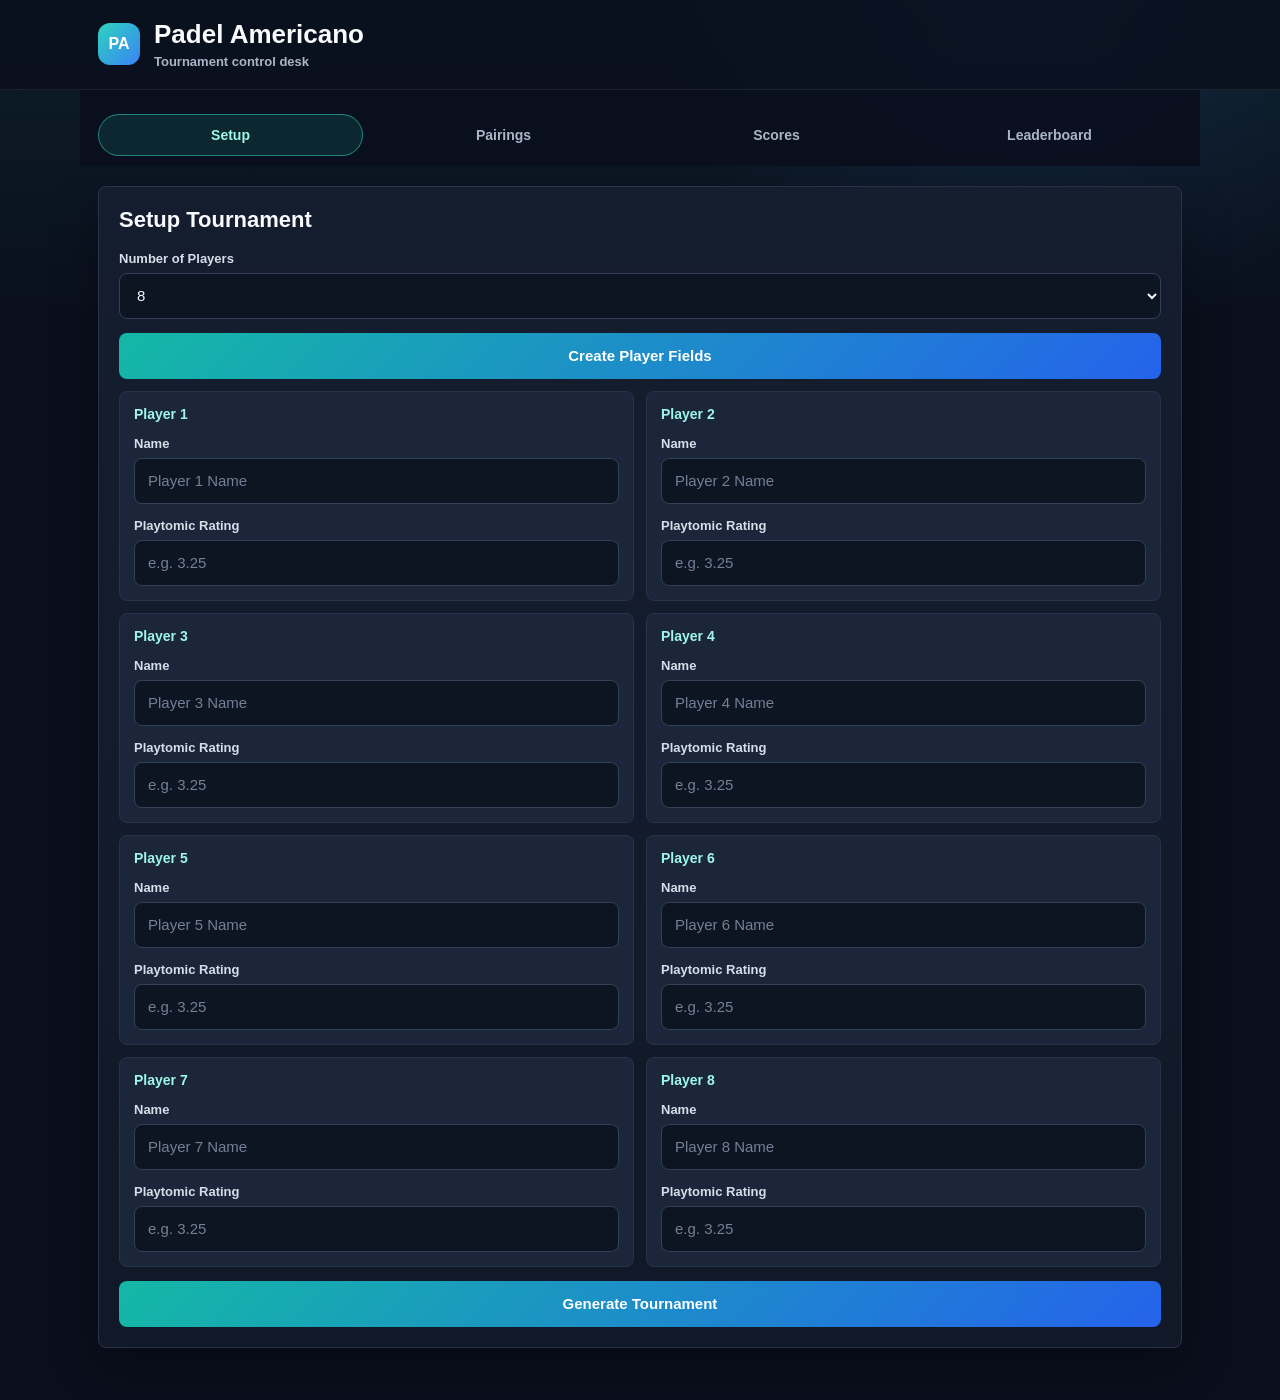
==== Padel-Americano/index.html @ c161325f "Latest tournament updates" ====
<!DOCTYPE html>
<html lang="en">
<head>
    <meta charset="UTF-8">
    <meta name="viewport" content="width=device-width, initial-scale=1.0">
    <title>Padel Americano</title>
    <link rel="stylesheet" href="style.css">
</head>
<body>

<header class="app-header">
    <div class="header-inner">
        <div class="brand-mark">PA</div>
        <div>
        <h1>Padel Americano</h1>
            <p>Tournament control desk</p>
        </div>
    </div>
</header>


<nav class="tabs">
    <button class="tab active" onclick="showTab('setup')">Setup</button>
    <button class="tab" onclick="showTab('pairings')">Pairings</button>
    <button class="tab" onclick="showTab('scores')">Scores</button>
    <button class="tab" onclick="showTab('leaderboard')">Leaderboard</button>
</nav>


<div id="setupTab" class="container">

    <div class="card">
        <h2>Setup Tournament</h2>

        <label>Number of Players</label>

        <select id="playerCount">
            <option value="8">8</option>
            <option value="10">10</option>
            <option value="12">12</option>
            <option value="14">14</option>
            <option value="16">16</option>
            <option value="18">18</option>
            <option value="20">20</option>
        </select>

        <button onclick="generatePlayers()">
            Create Player Fields
        </button>

        <div id="players"></div>

        <button onclick="createTournament()">
            Generate Tournament
        </button>
    </div>
</div>


<div id="pairingsTab" class="container" style="display:none;">
    <div class="card">
        <h2>Pairings</h2>
        <div id="pairings"></div>
    </div>
</div>

<div id="scoresTab" class="container" style="display:none;">
    <div class="card">
        <h2>Scores</h2>
        <div id="scores">
            Generate a tournament first...
        </div>
    </div>
</div>

<div id="leaderboardTab" class="container" style="display:none;">
    <div class="card">
        <h2>Leaderboard</h2>

        <div id="leaderboard">
            No results yet...
        </div>

    </div>
</div>

<script src="live-config.js"></script>
<script src="live.js"></script>
<script src="app.js"></script>

</body>
</html>
---- Padel-Americano/style.css ----
:root{
    --page:#0a0f1d;
    --page-soft:#101827;
    --panel:#151e2f;
    --panel-soft:#1b263a;
    --field:#0d1422;
    --line:#263349;
    --line-soft:#1f2a3d;
    --text:#f8fafc;
    --muted:#aab6c7;
    --faint:#6f7d91;
    --brand:#2dd4bf;
    --brand-strong:#14b8a6;
    --blue:#3b82f6;
    --green:#22c55e;
    --amber:#f59e0b;
    --danger:#ef4444;
    --radius:8px;
    --shadow:0 18px 48px rgba(0,0,0,0.32);
}

*{
    box-sizing:border-box;
}

html{
    min-height:100%;
}

body{
    margin:0;
    min-height:100%;
    font-family:Inter, Arial, sans-serif;
    background:
        linear-gradient(180deg,rgba(45,212,191,0.08),transparent 320px),
        radial-gradient(circle at 80% 0%,rgba(59,130,246,0.13),transparent 360px),
        var(--page);
    color:var(--text);
}

.app-header{
    border-bottom:1px solid rgba(255,255,255,0.08);
    background:rgba(10,15,29,0.82);
    backdrop-filter:blur(14px);
}

.header-inner{
    width:min(1120px,100%);
    margin:0 auto;
    display:flex;
    align-items:center;
    gap:14px;
    padding:20px 18px;
}

.brand-mark{
    width:42px;
    height:42px;
    display:flex;
    align-items:center;
    justify-content:center;
    border-radius:12px;
    background:linear-gradient(135deg,var(--brand),var(--blue));
    color:white;
    font-weight:900;
    letter-spacing:0;
}

.app-header h1{
    margin:0;
    font-size:26px;
    line-height:1.1;
    letter-spacing:0;
}

.app-header p{
    margin:5px 0 0;
    color:var(--muted);
    font-size:13px;
    font-weight:700;
}

.tabs{
    position:sticky;
    top:0;
    z-index:20;
    width:min(1120px,100%);
    margin:0 auto;
    display:grid;
    grid-template-columns:repeat(4,1fr);
    gap:8px;
    padding:10px 18px;
    background:rgba(10,15,29,0.9);
    backdrop-filter:blur(14px);
}

.tab{
    width:100%;
    min-height:42px;
    border:1px solid transparent;
    border-radius:999px;
    background:transparent;
    color:var(--muted);
    font-size:14px;
    font-weight:800;
    cursor:pointer;
    transition:background 160ms ease,border-color 160ms ease,color 160ms ease,transform 160ms ease;
}

.tab:hover{
    background:rgba(255,255,255,0.05);
    color:var(--text);
}

.tab.active{
    background:rgba(45,212,191,0.12);
    border-color:rgba(45,212,191,0.55);
    color:#9ff7ea;
}

.container{
    width:min(1120px,100%);
    margin:0 auto;
    padding:20px 18px 34px;
}

.card,
.tournament-info,
.round-panel{
    background:linear-gradient(180deg,rgba(21,30,47,0.98),rgba(17,25,40,0.98));
    border:1px solid var(--line);
    border-radius:var(--radius);
    box-shadow:var(--shadow);
    padding:20px;
    margin-bottom:18px;
}

h1,h2,h3,h4,label{
    color:var(--text);
}

h2{
    margin:0 0 18px;
    font-size:22px;
    line-height:1.2;
}

h3{
    margin:0 0 14px;
}

.section-title{
    margin:20px 0 12px;
    color:#d8f7f2;
    font-size:16px;
    letter-spacing:0;
}

label{
    display:block;
    margin:14px 0 7px;
    color:#d7deea;
    font-size:13px;
    font-weight:800;
}

input,
select,
button{
    width:100%;
    min-height:46px;
    padding:12px 13px;
    border-radius:var(--radius);
    box-sizing:border-box;
    font-size:15px;
}

input,
select{
    background:var(--field);
    color:var(--text);
    border:1px solid #334158;
}

input::placeholder{
    color:#738196;
}

input:focus,
select:focus{
    outline:2px solid rgba(45,212,191,0.38);
    border-color:var(--brand);
}

button{
    margin-top:14px;
    background:linear-gradient(135deg,var(--brand-strong),#2563eb);
    color:white;
    border:none;
    font-weight:900;
    cursor:pointer;
    transition:transform 160ms ease,filter 160ms ease;
}

button:hover{
    filter:brightness(1.07);
    transform:translateY(-1px);
}

button:active{
    transform:translateY(0);
}

#players{
    display:grid;
    grid-template-columns:repeat(2,minmax(0,1fr));
    gap:12px;
    margin-top:12px;
}

.player-card{
    background:var(--panel-soft);
    border:1px solid var(--line);
    border-radius:var(--radius);
    padding:14px;
}

.player-card h4{
    margin:0 0 10px;
    color:#9ff7ea;
    font-size:14px;
}

.stat-grid{
    display:grid;
    grid-template-columns:repeat(4,minmax(0,1fr));
    gap:10px;
}

.stat{
    background:rgba(13,20,34,0.86);
    border:1px solid var(--line-soft);
    border-radius:var(--radius);
    padding:13px;
}

.stat span,
.leaderboard-stat span,
.leaderboard-player span{
    display:block;
    color:var(--faint);
    font-size:11px;
    font-weight:900;
    text-transform:uppercase;
}

.stat strong{
    display:block;
    margin-top:6px;
    color:var(--text);
    font-size:19px;
}

.round-panel h4{
    margin:0 0 12px;
    color:#9ff7ea;
    font-size:18px;
}

.player-view .next-public-round{
    background:linear-gradient(180deg,rgba(43,32,18,0.98),rgba(25,26,33,0.98));
    border-color:rgba(245,158,11,0.45);
}

.player-view .next-public-round h4{
    color:#ffd899;
}

.player-view .next-public-round .resting-line{
    background:rgba(33,28,20,0.88);
    border-color:rgba(245,158,11,0.28);
}

.player-view .next-public-round .court-card{
    border-color:rgba(245,158,11,0.28);
    border-left-color:var(--amber);
    background:rgba(24,25,31,0.94);
}

.player-view .next-public-round .court-title{
    background:rgba(245,158,11,0.13);
    color:#ffd899;
}

.player-view .next-public-round .team{
    background:rgba(36,31,25,0.96);
    border-color:rgba(245,158,11,0.24);
}

.resting-line{
    margin:0 0 14px;
    padding:11px 13px;
    background:rgba(13,20,34,0.86);
    border:1px solid var(--line-soft);
    border-radius:var(--radius);
    color:#d7deea;
}

.share-panel{
    display:grid;
    grid-template-columns:1fr 180px;
    gap:18px;
    align-items:center;
    background:rgba(13,20,34,0.86);
    border:1px solid rgba(45,212,191,0.35);
    border-radius:var(--radius);
    padding:16px;
    margin:16px 0;
}

.share-panel h3{
    margin:0 0 6px;
}

.share-panel p{
    margin:0 0 10px;
    color:var(--muted);
    line-height:1.4;
}

.share-panel a{
    display:block;
    color:#9ff7ea;
    word-break:break-all;
    font-weight:800;
}

.share-panel button{
    max-width:220px;
}

.share-panel img{
    width:180px;
    height:180px;
    border-radius:var(--radius);
    background:white;
    padding:8px;
    justify-self:end;
}

.court-card{
    background:rgba(13,20,34,0.92);
    border:1px solid var(--line);
    border-left:4px solid var(--brand);
    border-radius:var(--radius);
    padding:15px;
    margin:12px 0;
}

.court-title{
    display:inline-flex;
    min-height:26px;
    align-items:center;
    padding:4px 10px;
    margin-bottom:12px;
    border-radius:999px;
    background:rgba(45,212,191,0.12);
    color:#9ff7ea;
    font-size:12px;
    font-weight:900;
    text-transform:uppercase;
}

.team{
    background:rgba(27,38,58,0.96);
    border:1px solid #334158;
    border-radius:var(--radius);
    padding:13px;
    text-align:center;
    font-weight:900;
    overflow-wrap:anywhere;
}

.vs{
    padding:10px 0;
    color:var(--amber);
    text-align:center;
    font-size:12px;
    font-weight:900;
    text-transform:uppercase;
}

.score-input{
    margin-top:10px;
    text-align:center;
    font-size:20px;
    font-weight:900;
}

.score-summary{
    background:rgba(13,20,34,0.86);
    border:1px solid rgba(45,212,191,0.35);
    border-radius:var(--radius);
    padding:13px;
    margin-bottom:15px;
}

.score-summary p{
    margin:6px 0;
}

.next-round-preview{
    background:rgba(13,20,34,0.78);
    border:1px solid rgba(245,158,11,0.35);
    border-radius:var(--radius);
    padding:14px;
    margin:14px 0;
}

.preview-title{
    display:flex;
    align-items:center;
    justify-content:space-between;
    gap:12px;
    color:#fde68a;
    font-weight:900;
}

.preview-title span{
    color:var(--muted);
    font-size:12px;
    text-transform:uppercase;
}

.next-round-preview p{
    margin:8px 0 12px;
    color:#cbd5e1;
    font-size:13px;
}

.preview-court{
    display:grid;
    grid-template-columns:90px 1fr auto 1fr;
    gap:10px;
    align-items:center;
    padding:10px 0;
    border-top:1px solid rgba(255,255,255,0.07);
}

.preview-court strong{
    color:#fde68a;
    font-size:13px;
}

.preview-court span{
    color:var(--text);
    font-weight:800;
}

.preview-court em{
    color:var(--amber);
    font-style:normal;
    font-size:12px;
    font-weight:900;
    text-transform:uppercase;
}

.empty-state{
    padding:22px;
    background:rgba(13,20,34,0.86);
    border:1px dashed var(--line);
    border-radius:var(--radius);
    color:var(--muted);
    text-align:center;
    font-weight:800;
}

.leaderboard-note{
    margin:0 0 12px;
    padding:11px 13px;
    background:rgba(13,20,34,0.86);
    border:1px solid var(--line-soft);
    border-radius:var(--radius);
    color:#cbd5e1;
    font-size:13px;
    line-height:1.4;
}

.leaderboard-row{
    display:grid;
    grid-template-columns:42px minmax(170px,1fr) repeat(5,minmax(72px,90px));
    gap:10px;
    align-items:center;
    background:rgba(13,20,34,0.9);
    border:1px solid var(--line);
    border-radius:var(--radius);
    padding:12px;
    margin:10px 0;
}

.rank{
    width:34px;
    height:34px;
    display:flex;
    align-items:center;
    justify-content:center;
    border-radius:999px;
    background:rgba(45,212,191,0.14);
    color:#9ff7ea;
    font-weight:900;
}

.leaderboard-player strong,
.leaderboard-stat strong{
    display:block;
    margin-top:4px;
}

.leaderboard-stat{
    text-align:right;
}

.leaderboard-stat strong{
    font-size:15px;
}

.player-view .card{
    max-width:980px;
    margin:0 auto;
}

@media (max-width: 860px){
    .header-inner,
    .tabs,
    .container{
        padding-left:12px;
        padding-right:12px;
    }

    .tabs{
        grid-template-columns:repeat(2,1fr);
    }

    .stat-grid{
        grid-template-columns:repeat(2,1fr);
    }

    #players{
        grid-template-columns:1fr;
    }

    .leaderboard-row{
        grid-template-columns:40px 1fr 1fr;
    }

    .share-panel{
        grid-template-columns:1fr;
    }

    .share-panel img{
        justify-self:start;
    }

    .preview-court{
        grid-template-columns:1fr;
        gap:5px;
    }

    .preview-court em{
        display:none;
    }

    .leaderboard-stat{
        text-align:left;
    }
}

@media (max-width: 480px){
    .header-inner{
        align-items:flex-start;
    }

    .brand-mark{
        width:38px;
        height:38px;
        border-radius:10px;
    }

    .app-header h1{
        font-size:22px;
    }

    .tabs{
        grid-template-columns:1fr 1fr;
        gap:7px;
    }

    .tab{
        min-height:40px;
        font-size:13px;
    }

    .card,
    .tournament-info,
    .round-panel{
        padding:14px;
    }

    .stat-grid{
        grid-template-columns:1fr;
    }

    .leaderboard-row{
        grid-template-columns:36px 1fr;
    }

    .leaderboard-stat{
        grid-column:2;
        display:flex;
        justify-content:space-between;
        gap:12px;
        border-top:1px solid rgba(255,255,255,0.06);
        padding-top:8px;
    }
}
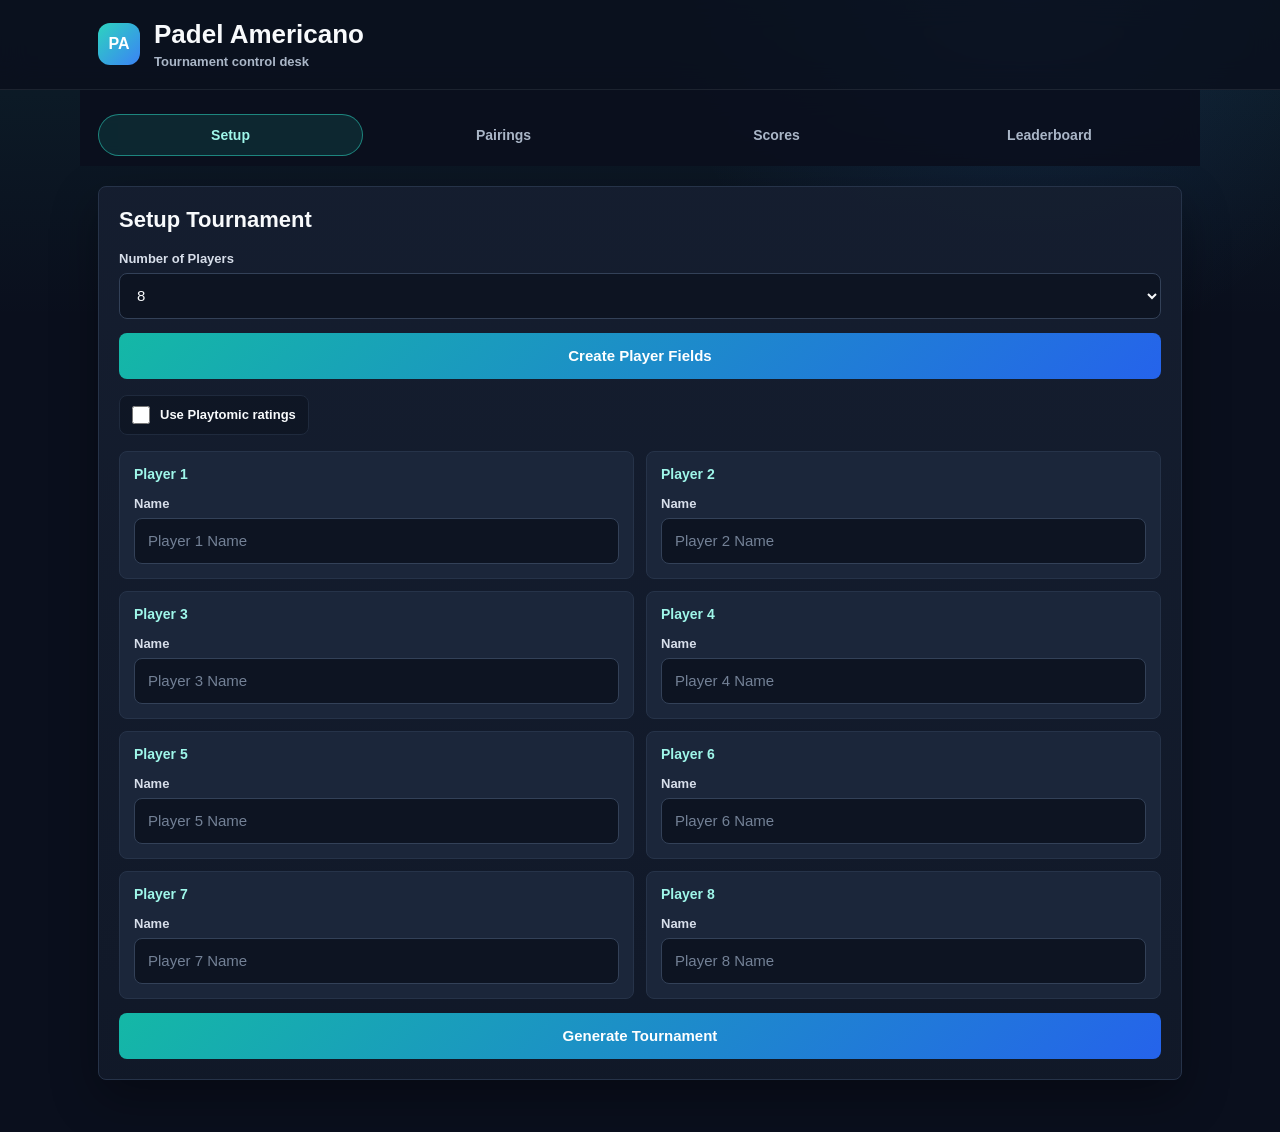
==== commit fa45af9b: "Tournament updates" ====
--- a/Padel-Americano/index.html
+++ b/Padel-Americano/index.html
@@ -48,6 +48,15 @@
             Create Player Fields
         </button>
 
+        <label class="toggle-row">
+            <input
+                type="checkbox"
+                id="usePlaytomicRatings"
+                onchange="togglePlaytomicRatings()"
+            >
+            <span>Use Playtomic ratings</span>
+        </label>
+
         <div id="players"></div>
 
         <button onclick="createTournament()">
--- a/Padel-Americano/style.css
+++ b/Padel-Americano/style.css
@@ -192,6 +192,35 @@
     border-color:var(--brand);
 }
 
+.toggle-row{
+    display:flex;
+    align-items:center;
+    gap:10px;
+    width:max-content;
+    max-width:100%;
+    margin:16px 0;
+    padding:10px 12px;
+    background:rgba(13,20,34,0.72);
+    border:1px solid var(--line-soft);
+    border-radius:var(--radius);
+    cursor:pointer;
+}
+
+.toggle-row input{
+    width:18px;
+    min-height:18px;
+    height:18px;
+    margin:0;
+    padding:0;
+    accent-color:var(--brand);
+}
+
+.toggle-row span{
+    color:var(--text);
+    font-size:13px;
+    font-weight:900;
+}
+
 button{
     margin-top:14px;
     background:linear-gradient(135deg,var(--brand-strong),#2563eb);
